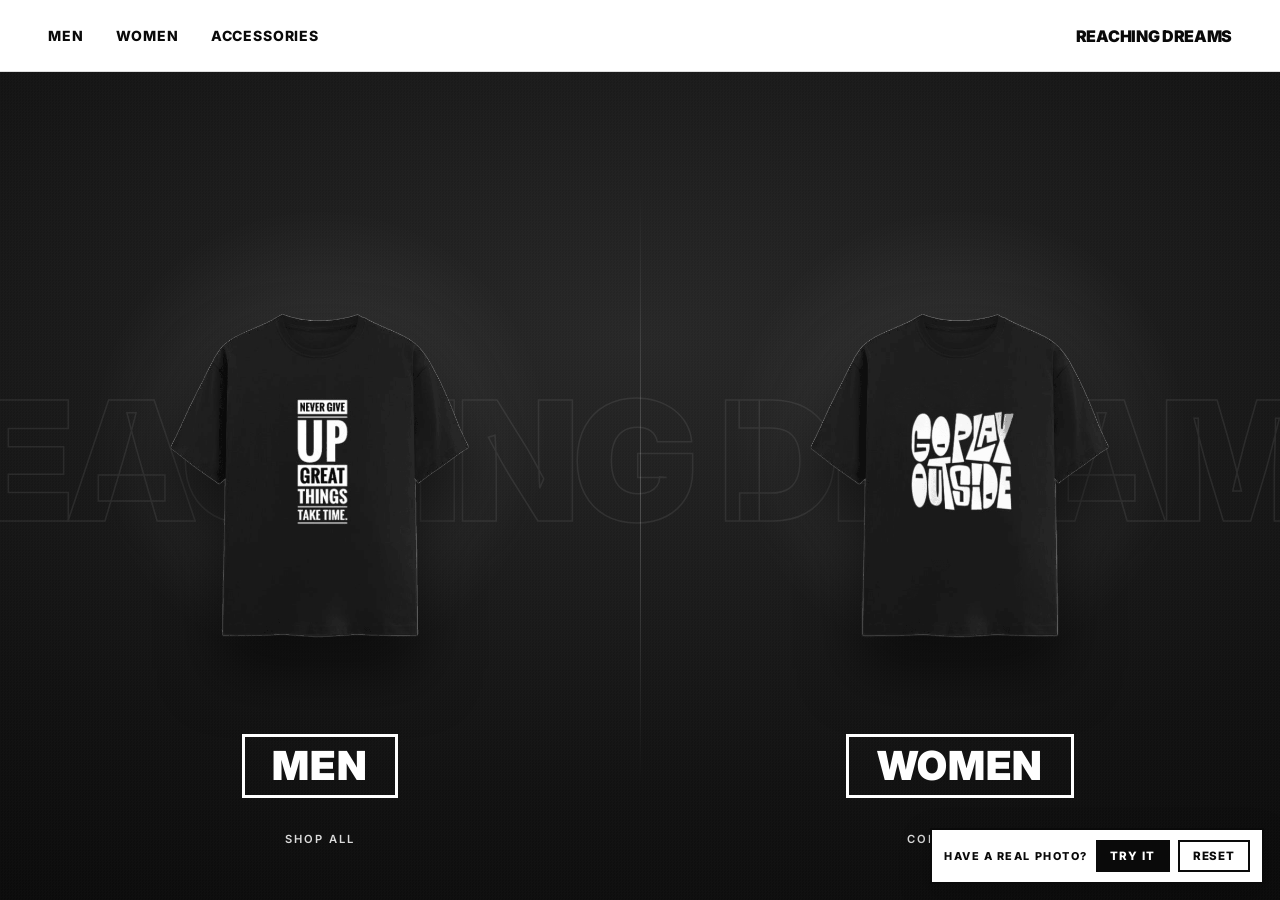
==== preview/gateway/index.html @ 23b31e71 "Add gateway hero preview page Standalone preview of the MEN / WOMEN entry gate built for the Shopify" ====
<!doctype html>
<html lang="en">
<head>
<meta charset="utf-8">
<meta name="viewport" content="width=device-width, initial-scale=1">
<meta name="robots" content="noindex">
<title>Reaching Dreams — Gateway hero preview</title>
<link rel="preconnect" href="https://fonts.googleapis.com">
<link rel="preconnect" href="https://fonts.gstatic.com" crossorigin>
<link href="https://fonts.googleapis.com/css2?family=Inter:wght@400;600;700;800;900&display=swap" rel="stylesheet">
<style>
  *, *::before, *::after { box-sizing: border-box; }

  body {
    margin: 0;
    font-family: Inter, system-ui, -apple-system, "Segoe UI", sans-serif;
    background: #fff;
    color: #0a0a0a;
  }

  /* ------------------------------------------------------- fake store header */
  .bar {
    position: sticky;
    top: 0;
    z-index: 10;
    display: flex;
    align-items: center;
    gap: clamp(1rem, 4vw, 2.5rem);
    height: 72px;
    padding-inline: clamp(1rem, 4vw, 3rem);
    background: #fff;
    border-bottom: 1px solid #dedede;
  }

  .bar__nav { display: flex; gap: clamp(0.9rem, 3vw, 2rem); }

  .bar__nav a {
    font-size: 0.875rem;
    font-weight: 800;
    letter-spacing: 0.06em;
    text-transform: uppercase;
    color: #0a0a0a;
    text-decoration: none;
  }

  .bar__nav a:hover { text-decoration: underline; text-underline-offset: 4px; }

  .bar__logo {
    margin-inline-start: auto;
    font-weight: 900;
    letter-spacing: -0.02em;
    text-transform: uppercase;
    font-size: 1rem;
  }

  /* ------------------------------------------------------------------- gate */
  .rd-gate {
    position: relative;
    isolation: isolate;
    overflow: clip;
    background: #0a0a0a;
    color: #fff;
    min-height: 460px;
    height: calc(100svh - 72px);
    transition: opacity 0.45s ease, transform 0.45s ease;
  }

  .rd-gate.is-leaving { opacity: 0; transform: translateY(-24px); pointer-events: none; }
  .rd-gate.is-passed { display: none; }

  .rd-gate__media { position: absolute; inset: 0; z-index: 0; }
  .rd-gate__img { width: 100%; height: 100%; object-fit: cover; display: block; }

  .rd-gate__scrim {
    position: absolute;
    inset: 0;
    pointer-events: none;
    background:
      linear-gradient(to bottom, rgb(0 0 0 / 12%) 0%, transparent 30%, transparent 55%, rgb(0 0 0 / 38%) 100%),
      rgb(0 0 0 / 20%);
  }

  .rd-gate__doors {
    position: absolute;
    inset: 0;
    z-index: 3;
    display: flex;
    align-items: center;
    justify-content: space-between;
    gap: 1rem;
    padding-inline: clamp(1rem, 5vw, 5rem);
    pointer-events: none;
  }

  .rd-gate__door {
    pointer-events: auto;
    display: inline-flex;
    flex-direction: column;
    align-items: center;
    gap: 0.15rem;
    padding: clamp(0.6rem, 1.4vw, 0.95rem) clamp(1.4rem, 3vw, 2.6rem);
    border: 3px solid currentcolor;
    color: #fff;
    background: rgb(10 10 10 / 35%);
    backdrop-filter: blur(4px);
    text-decoration: none;
    text-transform: uppercase;
    cursor: pointer;
    font-family: inherit;
    transition: background 0.22s ease, color 0.22s ease, transform 0.22s ease, box-shadow 0.22s ease;
  }

  .rd-gate__door:hover,
  .rd-gate__door:focus-visible {
    color: #0a0a0a;
    background: #fff;
    transform: translateY(-3px);
    box-shadow: 0 14px 34px rgb(0 0 0 / 40%);
  }

  .rd-gate__label {
    font-size: clamp(1.35rem, 3.2vw, 2.5rem);
    font-weight: 900;
    line-height: 1;
    letter-spacing: 0.03em;
  }

  .rd-gate__sub { font-size: 0.7rem; font-weight: 600; letter-spacing: 0.18em; opacity: 0.85; }

  @media (prefers-reduced-motion: no-preference) {
    .rd-gate__door { animation: rd-gate-in 0.7s cubic-bezier(0.2, 0.7, 0.2, 1) backwards; animation-delay: calc(0.12s + var(--i, 0) * 0.09s); }
  }

  @keyframes rd-gate-in {
    from { opacity: 0; transform: translateY(14px); }
    to { opacity: 1; transform: translateY(0); }
  }

  /* ------------------------------------------- art mode: built from our tees */
  .rd-gate--art {
    background: radial-gradient(130% 100% at 50% 32%, #272727 0%, #111 55%, #050505 100%);
  }

  .rd-gate--art .rd-gate__media { display: none; }

  .rd-gate__bgword {
    position: absolute;
    top: 47%;
    left: 50%;
    transform: translate(-50%, -50%);
    z-index: 1;
    font-size: clamp(3rem, 13vw, 12rem);
    font-weight: 900;
    letter-spacing: -0.03em;
    text-transform: uppercase;
    white-space: nowrap;
    line-height: 1;
    color: transparent;
    -webkit-text-stroke: 1.5px #fff;
    opacity: 0.08;
    pointer-events: none;
    user-select: none;
  }

  .rd-gate__grain {
    position: absolute;
    inset: -50%;
    z-index: 2;
    opacity: 0.13;
    pointer-events: none;
    background-image: repeating-conic-gradient(rgb(255 255 255 / 9%) 0% 25%, transparent 0% 50%);
    background-size: 3px 3px;
    animation: rd-grain 6s steps(6) infinite;
  }

  @keyframes rd-grain {
    0% { transform: translate(0, 0); }
    20% { transform: translate(-3%, 2%); }
    40% { transform: translate(2%, -3%); }
    60% { transform: translate(-2%, -2%); }
    80% { transform: translate(3%, 3%); }
    100% { transform: translate(0, 0); }
  }

  .rd-gate--art .rd-gate__doors {
    display: grid;
    grid-template-columns: 1fr 1fr;
    align-items: stretch;
    gap: 0;
    padding: 0;
  }

  .rd-gate--art .rd-gate__door {
    position: relative;
    justify-content: flex-end;
    gap: clamp(1rem, 3vh, 2rem);
    padding: clamp(1.25rem, 4vh, 3rem) 0.75rem clamp(1.75rem, 6vh, 4rem);
    border: 0;
    background: transparent;
    backdrop-filter: none;
  }

  .rd-gate--art .rd-gate__door + .rd-gate__door::before {
    content: "";
    position: absolute;
    left: 0;
    top: 14%;
    bottom: 14%;
    width: 1px;
    background: linear-gradient(to bottom, transparent, rgb(255 255 255 / 22%), transparent);
  }

  .rd-gate__spot {
    position: absolute;
    left: 50%;
    top: 44%;
    width: min(86%, 520px);
    aspect-ratio: 1;
    transform: translate(-50%, -50%);
    background: radial-gradient(circle, rgb(255 255 255 / 14%) 0%, transparent 62%);
    pointer-events: none;
    opacity: 0.85;
    transition: opacity 0.35s ease;
  }

  .rd-gate__tee {
    width: min(74%, 360px);
    max-height: 52vh;
    object-fit: contain;
    margin-top: auto;
    filter: drop-shadow(0 34px 30px rgb(0 0 0 / 55%));
    transition: transform 0.45s cubic-bezier(0.2, 0.7, 0.2, 1);
  }

  .rd-gate--art .rd-gate__door:hover,
  .rd-gate--art .rd-gate__door:focus-visible {
    transform: none;
    box-shadow: none;
    background: transparent;
    color: #fff;
  }

  .rd-gate--art .rd-gate__door:hover .rd-gate__tee { transform: translateY(-12px) scale(1.03); }
  .rd-gate--art .rd-gate__door:hover .rd-gate__spot { opacity: 1; }

  .rd-gate--art .rd-gate__label {
    position: relative;
    padding: 0.55rem 1.7rem;
    border: 3px solid currentcolor;
    font-size: clamp(1.3rem, 3.4vw, 2.5rem);
    transition: background 0.22s ease, color 0.22s ease;
  }

  .rd-gate--art .rd-gate__door:hover .rd-gate__label { background: #fff; color: #0a0a0a; }
  .rd-gate--art .rd-gate__sub { margin-top: 0.45rem; }

  /* -------------------------------------------------------------- coming soon */
  .rd-gate__soon {
    position: absolute;
    inset: 0;
    z-index: 5;
    display: grid;
    place-items: center;
    padding: 1rem;
    background: rgb(0 0 0 / 62%);
    backdrop-filter: blur(6px);
    opacity: 0;
    transition: opacity 0.25s ease;
  }

  .rd-gate__soon.is-open { opacity: 1; }
  .rd-gate__soon[hidden] { display: none; }

  .rd-gate__soon-card {
    width: min(92vw, 460px);
    padding: clamp(1.5rem, 4vw, 2.5rem);
    background: #fff;
    color: #0a0a0a;
    border: 3px solid #0a0a0a;
    text-align: center;
    transform: translateY(10px);
    transition: transform 0.28s cubic-bezier(0.2, 0.7, 0.2, 1);
  }

  .rd-gate__soon.is-open .rd-gate__soon-card { transform: translateY(0); }

  .rd-gate__soon-kicker {
    margin: 0 0 0.5rem;
    font-size: 0.72rem;
    font-weight: 700;
    letter-spacing: 0.22em;
    text-transform: uppercase;
    color: #666;
  }

  .rd-gate__soon-title {
    margin: 0 0 0.6rem;
    font-size: clamp(1.6rem, 5vw, 2.5rem);
    font-weight: 900;
    line-height: 1;
    text-transform: uppercase;
  }

  .rd-gate__soon-body { margin: 0 0 1.4rem; font-size: 0.95rem; line-height: 1.5; color: #444; }

  .rd-gate__soon-close {
    padding: 0.8rem 2rem;
    border: 3px solid #0a0a0a;
    background: #0a0a0a;
    color: #fff;
    font: inherit;
    font-weight: 800;
    letter-spacing: 0.1em;
    text-transform: uppercase;
    cursor: pointer;
    transition: background 0.2s ease, color 0.2s ease;
  }

  .rd-gate__soon-close:hover { background: #fff; color: #0a0a0a; }

  /* ------------------------------------------------- what sits behind the gate */
  .behind { padding: clamp(2.5rem, 8vw, 6rem) clamp(1rem, 5vw, 5rem); }

  .behind h2 {
    margin: 0 0 0.75rem;
    font-size: clamp(1.6rem, 5vw, 3rem);
    font-weight: 900;
    text-transform: uppercase;
    letter-spacing: -0.01em;
  }

  .behind p { margin: 0 0 1.5rem; max-width: 46ch; color: #444; line-height: 1.6; }
  .behind ul { margin: 0 0 2rem; padding-inline-start: 1.1rem; color: #444; line-height: 1.9; }

  .behind button {
    padding: 0.85rem 2rem;
    border: 3px solid #0a0a0a;
    background: #0a0a0a;
    color: #fff;
    font: inherit;
    font-weight: 800;
    letter-spacing: 0.1em;
    text-transform: uppercase;
    cursor: pointer;
  }

  .behind button:hover { background: #fff; color: #0a0a0a; }

  /* ----------------------------------------------------------------- try panel */
  .try {
    position: fixed;
    right: 1rem;
    bottom: 1rem;
    z-index: 50;
    display: flex;
    align-items: center;
    gap: 0.5rem;
    padding: 0.6rem 0.75rem;
    background: #fff;
    border: 2px solid #0a0a0a;
    box-shadow: 0 10px 30px rgb(0 0 0 / 25%);
  }

  .try span { font-size: 0.68rem; font-weight: 800; letter-spacing: 0.14em; text-transform: uppercase; }

  .try label,
  .try button {
    padding: 0.45rem 0.8rem;
    border: 2px solid #0a0a0a;
    background: #0a0a0a;
    color: #fff;
    font: inherit;
    font-size: 0.72rem;
    font-weight: 800;
    letter-spacing: 0.08em;
    text-transform: uppercase;
    cursor: pointer;
  }

  .try button { background: #fff; color: #0a0a0a; }
  .try input { display: none; }

  @media (max-width: 749px) {
    .rd-gate--photo .rd-gate__doors {
      flex-direction: column;
      align-items: stretch;
      justify-content: flex-end;
      gap: 0.6rem;
      padding-bottom: clamp(1.75rem, 8vh, 3.5rem);
    }

    .rd-gate--photo .rd-gate__door { padding-block: 0.75rem; }
    .rd-gate__tee { width: min(88%, 220px); max-height: 40vh; }
    .try { left: 1rem; right: 1rem; justify-content: center; }
    .try span { display: none; }
  }
</style>
</head>
<body>

<header class="bar">
  <nav class="bar__nav">
    <a href="#" data-nav="men">Men</a>
    <a href="#" data-nav="soon" data-title="Women">Women</a>
    <a href="#" data-nav="soon" data-title="Accessories">Accessories</a>
  </nav>
  <div class="bar__logo">Reaching Dreams</div>
</header>

<section class="rd-gate rd-gate--art" id="gate">
  <span class="rd-gate__bgword" aria-hidden="true">Reaching Dreams</span>
  <span class="rd-gate__grain" aria-hidden="true"></span>

  <div class="rd-gate__media" aria-hidden="true">
    <img class="rd-gate__img" id="gateImg" alt="">
    <span class="rd-gate__scrim"></span>
  </div>

  <div class="rd-gate__doors">
    <a class="rd-gate__door" href="#" style="--i:0" data-action="enter">
      <span class="rd-gate__spot" aria-hidden="true"></span>
      <img class="rd-gate__tee" src="tee-men.png" alt="" width="682" height="875">
      <span class="rd-gate__label">Men</span>
      <span class="rd-gate__sub">Shop all</span>
    </a>
    <a class="rd-gate__door" href="#" style="--i:1" data-action="soon" data-title="Women"
       data-body="Women's drops are on the way. Follow us to hear it first.">
      <span class="rd-gate__spot" aria-hidden="true"></span>
      <img class="rd-gate__tee" src="tee-women.png" alt="" width="682" height="875">
      <span class="rd-gate__label">Women</span>
      <span class="rd-gate__sub">Coming soon</span>
    </a>
  </div>

  <div class="rd-gate__soon" id="soon" hidden>
    <div class="rd-gate__soon-card" role="dialog" aria-modal="true" aria-labelledby="soonTitle">
      <p class="rd-gate__soon-kicker">Coming soon</p>
      <p class="rd-gate__soon-title" id="soonTitle"></p>
      <p class="rd-gate__soon-body" id="soonBody"></p>
      <button class="rd-gate__soon-close" id="soonClose" type="button">Back</button>
    </div>
  </div>
</section>

<div class="behind" id="behind" hidden>
  <h2>You are through the gate</h2>
  <p>On the real store this is where the whole home page appears, exactly as it is today:</p>
  <ul>
    <li>3D product hero with the cut-out tees</li>
    <li>Free shipping / COD / easy returns strip</li>
    <li>Shop by category tiles</li>
    <li>New Drops and Bestsellers</li>
    <li>Drop countdown, brand story, email signup</li>
  </ul>
  <button type="button" id="again">Show the gate again</button>
</div>

<div class="try">
  <span>Have a real photo?</span>
  <label>Try it<input type="file" id="pick" accept="image/*"></label>
  <button type="button" id="reset">Reset</button>
</div>

<script>
  const gate = document.getElementById('gate');
  const soon = document.getElementById('soon');
  const soonTitle = document.getElementById('soonTitle');
  const soonBody = document.getElementById('soonBody');
  const behind = document.getElementById('behind');
  const gateImg = document.getElementById('gateImg');

  function openSoon(title, body) {
    soonTitle.textContent = title || '';
    soonBody.textContent = body || 'We are working on it. Check back shortly.';
    soon.hidden = false;
    requestAnimationFrame(() => soon.classList.add('is-open'));
    document.getElementById('soonClose').focus();
  }

  function closeSoon() {
    soon.classList.remove('is-open');
    soon.hidden = true;
  }

  function enter() {
    gate.classList.add('is-leaving');
    behind.hidden = false;
    setTimeout(() => gate.classList.add('is-passed'), 460);
  }

  document.querySelectorAll('[data-action]').forEach((el) => {
    el.addEventListener('click', (e) => {
      e.preventDefault();
      if (el.dataset.action === 'soon') openSoon(el.dataset.title, el.dataset.body);
      else enter();
    });
  });

  document.querySelectorAll('[data-nav]').forEach((el) => {
    el.addEventListener('click', (e) => {
      e.preventDefault();
      if (el.dataset.nav === 'soon') {
        if (gate.classList.contains('is-passed')) {
          gate.classList.remove('is-passed', 'is-leaving');
          behind.hidden = true;
        }
        openSoon(el.dataset.title);
      } else {
        enter();
      }
    });
  });

  document.getElementById('soonClose').addEventListener('click', closeSoon);
  soon.addEventListener('click', (e) => { if (e.target === soon) closeSoon(); });
  document.addEventListener('keydown', (e) => { if (e.key === 'Escape' && !soon.hidden) closeSoon(); });

  document.getElementById('again').addEventListener('click', () => {
    gate.classList.remove('is-passed', 'is-leaving');
    behind.hidden = true;
    window.scrollTo({ top: 0 });
  });

  document.getElementById('pick').addEventListener('change', (e) => {
    const file = e.target.files && e.target.files[0];
    if (!file) return;
    gateImg.src = URL.createObjectURL(file);
    gate.classList.remove('rd-gate--art');
    gate.classList.add('rd-gate--photo');
  });

  document.getElementById('reset').addEventListener('click', () => {
    gateImg.removeAttribute('src');
    gate.classList.remove('rd-gate--photo', 'is-passed', 'is-leaving');
    gate.classList.add('rd-gate--art');
    behind.hidden = true;
    closeSoon();
  });
</script>

</body>
</html>
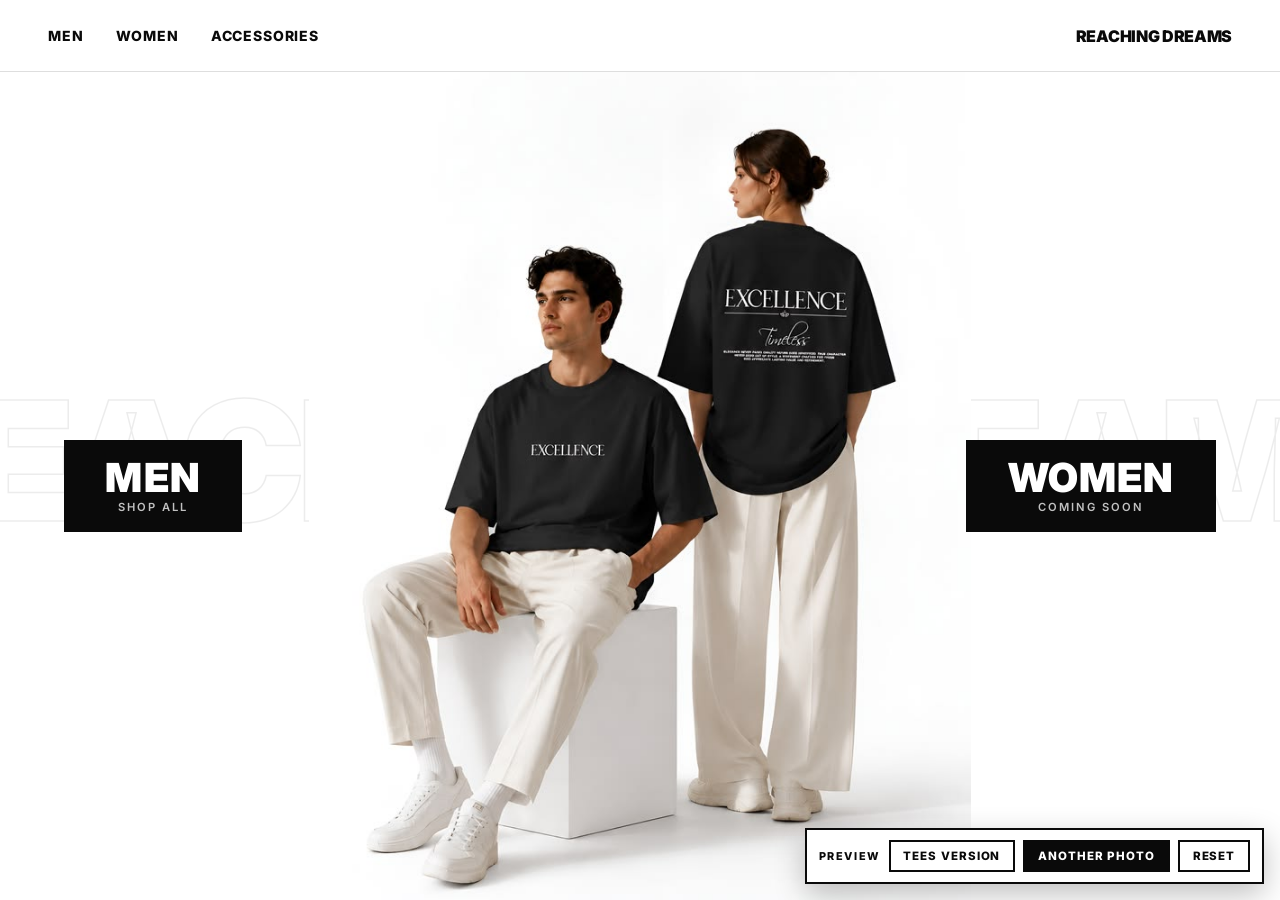
==== commit e26851cd: "Gateway preview: use the supplied couple photo, uncropped on white The photo is portrait (735x919) s" ====
--- a/preview/gateway/index.html
+++ b/preview/gateway/index.html
@@ -253,6 +253,54 @@
 
   .rd-gate--art .rd-gate__door:hover .rd-gate__label { background: #fff; color: #0a0a0a; }
   .rd-gate--art .rd-gate__sub { margin-top: 0.45rem; }
+
+  /* --------------------------------- fit mode: whole photo on white, uncropped */
+  .rd-gate--fit { background: #fff; color: #0a0a0a; }
+  .rd-gate--fit .rd-gate__media { display: block; }
+  .rd-gate--fit .rd-gate__img { object-fit: contain; }
+  .rd-gate--fit .rd-gate__scrim,
+  .rd-gate--fit .rd-gate__grain,
+  .rd-gate--fit .rd-gate__tee,
+  .rd-gate--fit .rd-gate__spot { display: none; }
+
+  .rd-gate--fit .rd-gate__bgword {
+    z-index: -1;
+    -webkit-text-stroke: 1.5px #0a0a0a;
+    opacity: 0.07;
+  }
+
+  .rd-gate--fit .rd-gate__doors {
+    display: flex;
+    align-items: center;
+    justify-content: space-between;
+    padding-inline: clamp(1rem, 5vw, 5rem);
+  }
+
+  .rd-gate--fit .rd-gate__door {
+    justify-content: center;
+    gap: 0.15rem;
+    padding: clamp(0.6rem, 1.4vw, 0.95rem) clamp(1.4rem, 3vw, 2.6rem);
+    border: 3px solid #0a0a0a;
+    background: #0a0a0a;
+    color: #fff;
+    backdrop-filter: none;
+  }
+
+  .rd-gate--fit .rd-gate__door:hover,
+  .rd-gate--fit .rd-gate__door:focus-visible {
+    background: #fff;
+    color: #0a0a0a;
+    transform: translateY(-3px);
+    box-shadow: 0 14px 34px rgb(0 0 0 / 22%);
+  }
+
+  .rd-gate--fit .rd-gate__label {
+    padding: 0;
+    border: 0;
+    font-size: clamp(1.35rem, 3.2vw, 2.5rem);
+  }
+
+  .rd-gate--fit .rd-gate__sub { opacity: 0.75; }
 
   /* -------------------------------------------------------------- coming soon */
   .rd-gate__soon {
@@ -391,6 +439,20 @@
 
     .rd-gate--photo .rd-gate__door { padding-block: 0.75rem; }
     .rd-gate__tee { width: min(88%, 220px); max-height: 40vh; }
+
+    /* keep the buttons off the photo on a phone */
+    .rd-gate--fit .rd-gate__media { bottom: 6rem; }
+
+    .rd-gate--fit .rd-gate__doors {
+      flex-direction: column;
+      align-items: stretch;
+      justify-content: flex-end;
+      gap: 0.6rem;
+      padding-bottom: clamp(1.25rem, 4vh, 2rem);
+    }
+
+    .rd-gate--fit .rd-gate__door { padding-block: 0.7rem; }
+
     .try { left: 1rem; right: 1rem; justify-content: center; }
     .try span { display: none; }
   }
@@ -407,12 +469,12 @@
   <div class="bar__logo">Reaching Dreams</div>
 </header>
 
-<section class="rd-gate rd-gate--art" id="gate">
+<section class="rd-gate rd-gate--fit" id="gate">
   <span class="rd-gate__bgword" aria-hidden="true">Reaching Dreams</span>
   <span class="rd-gate__grain" aria-hidden="true"></span>
 
   <div class="rd-gate__media" aria-hidden="true">
-    <img class="rd-gate__img" id="gateImg" alt="">
+    <img class="rd-gate__img" id="gateImg" src="hero-couple.jpg" alt="">
     <span class="rd-gate__scrim"></span>
   </div>
 
@@ -456,8 +518,9 @@
 </div>
 
 <div class="try">
-  <span>Have a real photo?</span>
-  <label>Try it<input type="file" id="pick" accept="image/*"></label>
+  <span>Preview</span>
+  <button type="button" id="mode">Tees version</button>
+  <label>Another photo<input type="file" id="pick" accept="image/*"></label>
   <button type="button" id="reset">Reset</button>
 </div>
 
@@ -521,18 +584,29 @@
     window.scrollTo({ top: 0 });
   });
 
+  const modeBtn = document.getElementById('mode');
+
+  function setMode(mode) {
+    gate.classList.remove('rd-gate--fit', 'rd-gate--art');
+    gate.classList.add('rd-gate--' + mode);
+    modeBtn.textContent = mode === 'fit' ? 'Tees version' : 'Photo version';
+  }
+
+  modeBtn.addEventListener('click', () => {
+    setMode(gate.classList.contains('rd-gate--fit') ? 'art' : 'fit');
+  });
+
   document.getElementById('pick').addEventListener('change', (e) => {
     const file = e.target.files && e.target.files[0];
     if (!file) return;
     gateImg.src = URL.createObjectURL(file);
-    gate.classList.remove('rd-gate--art');
-    gate.classList.add('rd-gate--photo');
+    setMode('fit');
   });
 
   document.getElementById('reset').addEventListener('click', () => {
-    gateImg.removeAttribute('src');
-    gate.classList.remove('rd-gate--photo', 'is-passed', 'is-leaving');
-    gate.classList.add('rd-gate--art');
+    gateImg.src = 'hero-couple.jpg';
+    gate.classList.remove('is-passed', 'is-leaving');
+    setMode('fit');
     behind.hidden = true;
     closeSoon();
   });
